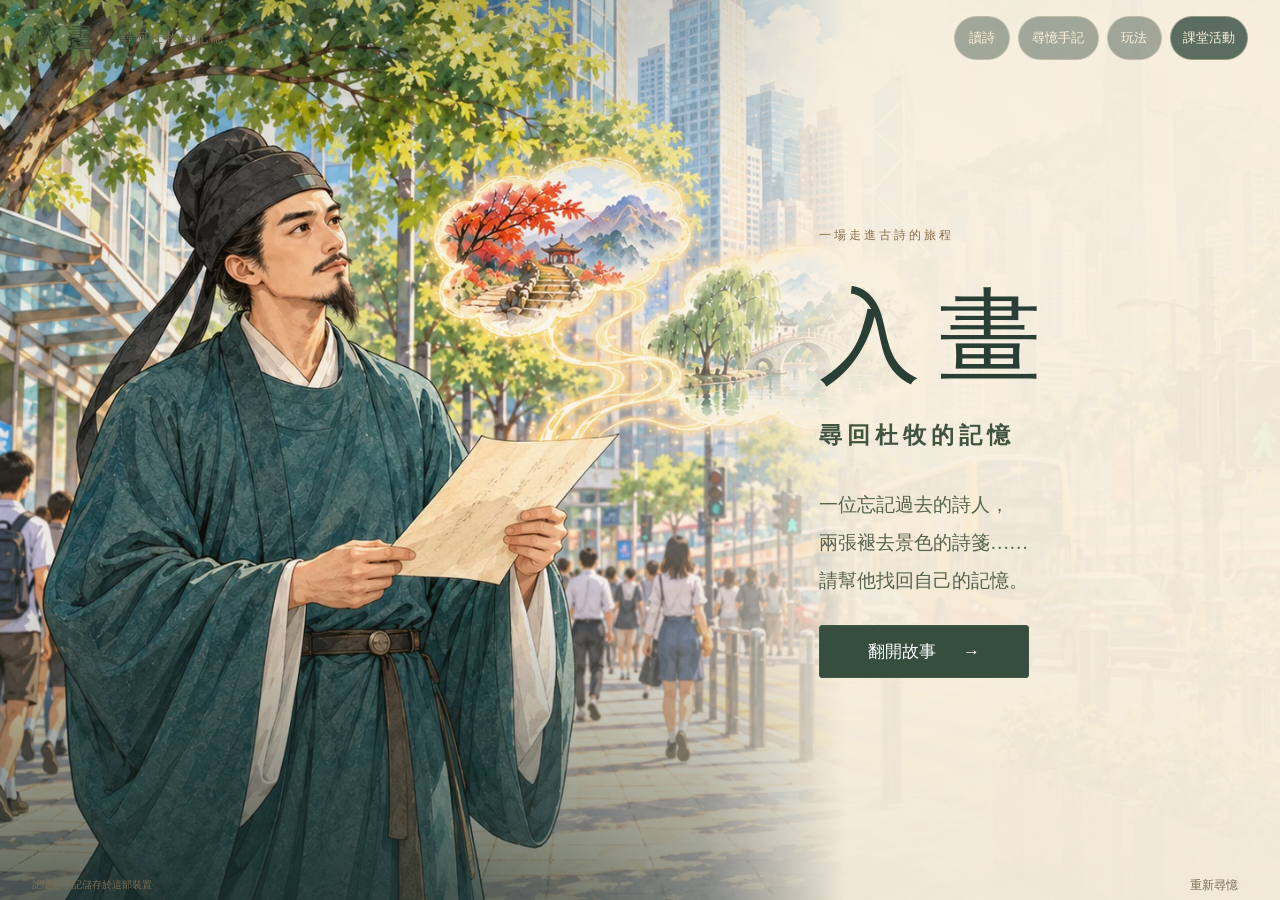
==== index.html @ 3052b462 "Add files via upload" ====
<!doctype html><html lang="zh-Hant"><head><meta charset="utf-8"><meta name="viewport" content="width=device-width,initial-scale=1"><meta name="theme-color" content="#29362f"><title>入畫｜尋回杜牧的記憶</title><link rel="stylesheet" href="./ruhua/style.css?v=student-20261117"></head><body>
<header><a href="#" id="brand"><strong>入畫</strong><span>尋回杜牧的記憶</span></a><nav aria-label="工具"><button data-modal="poem">讀詩</button><button data-modal="journal">尋憶手記</button><button data-modal="help">玩法</button><a class="student-activity-link" href="./activities.html">課堂活動</a></nav></header>
<main id="main"><section id="landscape" aria-label="可移動觀看的水彩秋山"><div id="world"></div><div class="scene-top"><span>第一章・秋山歸憶</span><span id="progress"></span><span id="score-badge" role="status" aria-live="polite" hidden></span></div><div id="intro-art" hidden><div class="book-aura" aria-hidden="true"></div><div class="storybook" role="img" aria-label="一本緩緩翻開的古詩課本，左頁寫着山行，右頁寫着江南春"><div class="book-base"></div><div class="book-page page-left"><span class="page-heading">山行</span><span class="page-verses">遠上寒山石徑斜<br>白雲生處有人家<br>停車坐愛楓林晚<br>霜葉紅於二月花</span></div><div class="book-page page-right"><span class="page-heading">江南春</span><span class="page-verses">千里鶯啼綠映紅<br>水村山郭酒旗風<br>南朝四百八十寺<br>多少樓臺煙雨中</span></div><div class="book-turn turn-one" aria-hidden="true"></div><div class="book-turn turn-two" aria-hidden="true"></div><div class="book-cover" aria-hidden="true"><span>古詩</span><small>入畫 · 尋憶</small></div><div class="book-spine" aria-hidden="true"></div></div><img id="visitor" alt="一位身穿古裝的陌生男子從書中浮現"><p class="opening-caption" role="status">書頁翻動，一段往事正在甦醒……</p></div><div id="home"><p class="kicker">一場走進古詩的旅程</p><h1>入畫</h1><h2>尋回杜牧的記憶</h2><p>一位忘記過去的詩人，<br>兩張褪去景色的詩箋……<br>請幫他找回自己的記憶。</p><button id="start" class="primary">翻開故事 <span aria-hidden="true">→</span></button></div><div class="scene-bottom"><p id="scene-status" role="status" hidden>秋山正在浮現……</p><div id="views"><button id="scene-replay" hidden>再看景物</button><button data-view="poet">看杜牧</button><button data-view="wide">看全景</button><button data-view="angle">換個角度</button><button data-zoom="0.8" aria-label="放大景物">＋</button><button data-zoom="1.25" aria-label="縮小景物">−</button></div><small>拖曳看景・雙指縮放</small></div></section><aside id="reveal-banner" aria-label="新景物出現" hidden><p id="reveal-title" role="status"></p><p id="reveal-detail"></p><p id="reveal-quote"></p><button id="reveal-continue" type="button">看到了，繼續</button></aside><section id="panel" aria-label="故事與尋憶任務" hidden></section><button id="task-toggle" class="task-toggle" type="button" aria-controls="panel" aria-expanded="true" hidden>收起任務 ▾</button></main>
<footer><span id="save-status" role="status">記憶與手記儲存於這部裝置</span><button id="reset">重新尋憶</button></footer>
<dialog id="verse-screen" aria-labelledby="verse-title"><div class="verse-content"><p class="verse-kicker">山行 · 杜牧</p><h2 id="verse-title"></h2><button id="enter-verse" type="button">走入詩句 <span aria-hidden="true">→</span></button></div></dialog><dialog id="modal"><button id="close-modal" class="close" aria-label="關閉">×</button><div id="modal-content"></div></dialog><script type="module" src="./ruhua/app.mjs?v=student-20261117"></script></body></html>
---- ruhua/style.css ----
:root{color-scheme:light;--ink:#343c32;--muted:#707463;--paper:#faf6ec;--line:#d9d6c6;--red:#924731;--green:#3d5a48;font-family:var(--reading-font);font-size:16px}*{box-sizing:border-box}body{margin:0;background:#eee8d9;color:var(--ink)}button,a,input,textarea{-webkit-tap-highlight-color:transparent}button{font:inherit;color:inherit;cursor:pointer;border:1px solid var(--line);border-radius:7px;padding:.65rem .85rem;background:var(--paper);touch-action:manipulation}button:hover{border-color:var(--green);background:#eeeddf}button:focus-visible,a:focus-visible,input:focus-visible,textarea:focus-visible{outline:3px solid #a56b3f;outline-offset:3px}button:disabled{opacity:.4;cursor:default}button.primary{background:var(--green);color:white;border-color:var(--green);font-weight:600;padding:.9rem 1.4rem}button.primary:hover{background:#2c4938}.primary span{margin-left:1.4rem}header{height:76px;padding:0 3%;display:flex;align-items:center;justify-content:space-between;border-bottom:1px solid var(--line);background:#f8f3e8}#brand{text-decoration:none;color:var(--ink);display:flex;align-items:center;gap:18px}#brand strong{font:700 29px var(--reading-font);letter-spacing:6px}#brand span{font-size:13px;letter-spacing:2px}nav{display:flex;gap:8px}nav button{background:transparent;font-size:14px}main{display:grid;grid-template-columns:minmax(0,1.4fr) minmax(350px,1fr);min-height:calc(100svh - 122px);max-width:1800px;margin:auto;overflow:clip}main.home-mode,main.free-mode{grid-template-columns:1fr}#landscape{position:relative;min-height:600px;overflow:clip;background:#f3eddf;isolation:isolate}#world{position:absolute;inset:0}#world canvas{display:block;width:100%;height:100%;touch-action:none}.scene-top{position:absolute;top:24px;left:26px;right:26px;display:flex;gap:12px;justify-content:space-between;pointer-events:none;font-size:13px;letter-spacing:2px;color:#586451}.scene-top>span{padding:7px 10px;background:#faf6ece0;border-radius:4px}#progress{letter-spacing:0}.scene-bottom{position:absolute;bottom:20px;left:24px;right:24px;pointer-events:none}.scene-bottom button{pointer-events:auto;font-size:13px;background:#faf6eceb;backdrop-filter:blur(8px)}#views{display:flex;gap:6px;flex-wrap:wrap}.scene-bottom small{display:block;margin-top:8px;color:#66705c;letter-spacing:1px;text-shadow:0 0 6px #faf6ec}#scene-status{max-width:max-content;background:#faf6ece8;padding:5px 8px;font-size:12px;border-radius:4px;color:#66705c}#panel{background:var(--paper);border-left:1px solid var(--line);padding:36px clamp(22px,3vw,48px);display:flex;flex-direction:column;justify-content:center;min-width:0}#panel[hidden],#home[hidden],#intro-art[hidden]{display:none}.kicker{font-size:12px;letter-spacing:3px;color:var(--muted);margin:0 0 15px}h1,h2,h3,blockquote,.frame,.poem-text{font-family:var(--reading-font)}h2{font-size:25px;font-weight:600;letter-spacing:2px;line-height:1.5;margin:0 0 20px}.poem-line{font-size:25px;letter-spacing:3px;color:var(--red);margin:0 0 24px;border-bottom:1px solid var(--line);padding-bottom:20px;white-space:nowrap}.speaker{font-size:12px;letter-spacing:2px;color:var(--muted);margin:0 0 8px}.speech{font-size:17px;line-height:1.9;margin:0 0 20px}.narration{font-size:14px;line-height:1.9;color:var(--muted);margin:0 0 20px}fieldset{border:0;padding:0;margin:0}legend,.task{font-size:16px;font-weight:600;line-height:1.7;margin:0 0 14px;padding:0}label.choice{display:flex;align-items:center;gap:10px;padding:13px 14px;border:1px solid var(--line);border-radius:7px;margin-bottom:9px;cursor:pointer;line-height:1.6;background:#fffdf7}label.choice:has(input:checked){background:#e8eee3;border-color:#71846a}input[type=radio]{accent-color:var(--green);width:17px;height:17px;flex-shrink:0}.actions{margin-top:22px;display:flex;gap:10px;flex-wrap:wrap;align-items:center}.actions .primary{flex-grow:1}.feedback{font-size:15px;color:#8a4631;line-height:1.8;border-left:3px solid #bb8a66;padding:10px 14px;background:#f5ecde;margin:14px 0 0}.feedback:empty{display:none}.frame{font-size:24px;line-height:1.9;color:var(--green);padding:20px 0;margin:0 0 14px;border-block:1px solid var(--line)}.share-hint{font-size:14px;color:var(--muted);line-height:1.7}.note-fields{display:grid;gap:12px}.note-fields label{font-size:15px;line-height:1.8}.note-fields input,.note-fields textarea{display:block;width:100%;font:inherit;background:#fffdf7;border:1px solid var(--line);border-radius:6px;padding:10px;color:var(--ink);resize:vertical}.note-fields textarea{min-height:72px}.note-example{font-size:14px;line-height:1.8;color:var(--green);padding:12px;background:#edf0e5}footer{height:46px;display:flex;justify-content:space-between;align-items:center;padding:0 3%;font-size:11px;color:var(--muted);border-top:1px solid var(--line)}footer button{font-size:12px;padding:4px 10px;background:transparent;border:0}#home{position:relative;z-index:2;margin:100px 0 180px 10%;width:max-content;max-width:84%;padding:24px 32px;background:#f8f3e8e8;box-shadow:0 20px 70px #66633a09;border-radius:3px}#home h1{font-size:clamp(64px,8vw,108px);letter-spacing:16px;margin:0 0 8px;font-weight:500}#home h2{font-size:20px;letter-spacing:5px}#home>p:not(.kicker){font-size:16px;line-height:2.1;margin:24px 0}#home .primary{min-width:210px}.home-mode #views,.home-mode #scene-status,.home-mode .scene-bottom small{display:none}#intro-art{position:absolute;inset:14% 10% 20%;display:flex;align-items:flex-end;justify-content:center;pointer-events:none;background:radial-gradient(ellipse,#fbf7eddd,transparent 70%)}.book{position:absolute;bottom:0;width:min(90%,400px);height:160px;display:flex;filter:drop-shadow(0 20px 18px #393b3325);perspective:600px}.book span{display:block;width:50%;padding:26px;background:#fdf8e9;border:1px solid #c8bda0;font:26px var(--reading-font);color:#928d7b;text-align:center;transform:rotateY(-18deg);border-radius:4px 2px 2px 10px;box-shadow:inset -10px 0 18px #b8ab8b22}.book span+span{transform:rotateY(18deg);animation:page 1.8s ease-out}.book small{font-size:14px}#visitor{position:relative;height:90%;max-width:85%;object-fit:contain;filter:drop-shadow(0 5px 15px #61584133);animation:arrive 1.5s ease-out}.second-sheet{height:110px;background:linear-gradient(155deg,#ccd8bd33,#ffffff44),repeating-linear-gradient(110deg,transparent 0 16px,#7f93891a 17px 18px);border:1px solid var(--line);position:relative;margin-bottom:18px;display:flex;align-items:center;justify-content:center;color:#607a62;font:24px var(--reading-font);letter-spacing:6px}.second-sheet:before{content:'▱　▱';position:absolute;bottom:12px;right:24px;opacity:.25;font-size:40px}.coming{font-size:14px;color:var(--muted)}dialog{width:min(550px,calc(100vw - 30px));max-height:85svh;border:1px solid var(--line);padding:32px;background:var(--paper);border-radius:12px;color:var(--ink);box-shadow:0 20px 100px #252b3233}dialog::backdrop{background:#222b2666;backdrop-filter:blur(4px)}.close{float:right;border:0;background:transparent;font-size:24px;padding:0 5px;margin:-15px -10px 5px 10px}dialog h2{font-size:24px}dialog p{line-height:1.9}.poem-text{font-size:24px;line-height:2.2;letter-spacing:3px;text-align:center}.author{text-align:center;color:var(--muted)}.journal-list{padding-left:23px;line-height:2}.journal-note{background:#edf0e5;padding:16px;line-height:2;border-radius:6px}.free-mode #panel{position:absolute;width:1px;height:1px;padding:0;overflow:clip;clip-path:inset(50%)}.free-mode .scene-top:after{content:'記憶已復原';padding:7px;background:#faf6ece0;font-size:13px}#main.intro-mode #world{opacity:.2}#main.intro-mode .scene-bottom{display:none}@keyframes page{0%{transform:rotateY(-155deg)}100%{transform:rotateY(18deg)}}@keyframes arrive{0%{opacity:0;transform:translateY(60px) scale(.85)}100%{opacity:1;transform:none}}@media(min-width:1100px) and (max-height:850px){#panel{padding-block:24px}.speech{font-size:16px;margin-bottom:14px}.poem-line{margin-bottom:16px;padding-bottom:16px}.choice{font-size:15px}#landscape{min-height:590px}}@media(max-width:800px){header{height:66px;padding:0 14px}#brand{gap:8px}#brand strong{font-size:25px}#brand span{display:none}nav{gap:3px}nav button{font-size:12px;padding:8px}main{grid-template-columns:1fr;min-height:calc(100svh - 112px)}#landscape{min-height:460px;height:55svh}#panel{border-left:0;border-top:1px solid var(--line);padding:28px 22px;justify-content:start}.scene-top{top:14px;left:14px;right:14px;font-size:11px;letter-spacing:1px}.scene-bottom{left:14px;bottom:12px;right:14px}#home{margin:75px auto 130px;padding:20px 26px}#home h1{font-size:65px}#home>p:not(.kicker){font-size:14px;margin:14px 0}.home-mode #landscape{height:auto;min-height:calc(100svh - 112px)}.free-mode #landscape{height:calc(100svh - 112px)}#intro-art{inset:15% 10% 8%}.book{height:100px;width:280px}.book span{padding:12px;font-size:20px}h2{font-size:23px}.poem-line{font-size:23px;letter-spacing:3px}.frame{font-size:22px}footer{padding:0 14px}.scene-bottom button{font-size:12px;padding:8px}dialog{padding:26px}.poem-text{font-size:21px;letter-spacing:1px}}@media(prefers-reduced-motion:reduce){*,*:before,*:after{animation:none!important;scroll-behavior:auto!important}}
#progress:empty{display:none}@media(min-width:801px){main{height:calc(100svh - 122px);min-height:0}#landscape{min-height:0;height:100%}#panel{overflow-y:auto;justify-content:flex-start}#panel>.kicker{margin-top:auto}#panel>.actions:last-child,#panel>form:last-child{margin-bottom:auto}.home-mode #landscape{min-height:0}.home-mode #home{margin-block:60px 120px}.home-mode{min-height:620px}}@media(max-width:800px){.free-mode #landscape{min-height:0}.scene-bottom #scene-status{max-width:100%;line-height:1.7;font-size:11px}}
/* 《日暮之前》：滿幅水彩、暮色字幕與留白詩箋。 */
:root{--paper:#f5edda;--ink:#293e34;--muted:#b9c4af;--line:#d8c29a70;--green:#354e3e;--red:#e4c08a;font-family:var(--reading-font)}body{background:#28342e;color:#fff3dc}body>header{position:absolute;top:0;left:0;right:0;height:76px;border:0;background:linear-gradient(#23382b88,transparent);z-index:20;padding:0 32px}#brand{color:#fff3dc;text-shadow:0 2px 8px #23382d}#brand strong{font-weight:500}#brand span{font-family:var(--reading-font);letter-spacing:2px}nav button{color:#fff3dc;background:#233e3366;border-color:#f1e4c860;border-radius:22px;backdrop-filter:blur(7px);font-family:var(--reading-font);font-size:13px}nav button:hover{background:#536447c9;border-color:#f5dfb6}main,main.home-mode,main.free-mode{position:relative;display:block;height:100svh;min-height:720px;max-width:none;overflow:clip;margin:0}#landscape,.home-mode #landscape,.free-mode #landscape{position:absolute;inset:0;width:100%;height:100%;min-height:0}#world{background:#738478;touch-action:none;cursor:grab}#world:active{cursor:grabbing}.paint-lens{position:absolute;inset:-1%;transform-origin:50% 50%;will-change:transform}.paint-lens svg{width:100%;height:100%;display:block;overflow:visible;pointer-events:none}.paint-lens [data-layer],.paint-actor{transition:opacity 1.5s ease,filter 1.6s ease}.paint-actor foreignObject div,.paint-actor canvas{display:block;width:100%;height:100%}.paint-dusk{position:absolute;inset:0;background:linear-gradient(115deg,#e2b56e12,#b9793b0d 40%,#75432f15);pointer-events:none;transition:background 2s}.evening .paint-dusk{background:linear-gradient(115deg,#e2b56e26,#b9793b23 40%,#75432f45)}.paint-vignette{position:absolute;inset:0;background:linear-gradient(#1f302d45,transparent 22%,transparent 63%,#1c2e2aaf),linear-gradient(90deg,#23372d12,transparent 38%);pointer-events:none}.paint-falling{position:absolute;inset:0;pointer-events:none;opacity:0;transition:opacity 1.5s}.remembered .paint-falling{opacity:.7}.paint-falling i{position:absolute;left:76%;top:-5%;width:16px;height:20px;background:#ae502c;clip-path:polygon(50% 0,61% 29%,90% 17%,79% 46%,100% 51%,72% 76%,50% 100%,28% 76%,0 51%,21% 46%,10% 17%,39% 29%);animation:paint-fall 15s linear infinite}.paint-falling i:nth-child(2){left:86%;animation-delay:-5s;background:#c66e35}.paint-falling i:nth-child(3){left:68%;animation-delay:-9s}.scene-top{top:87px;left:32px;right:32px;font-family:var(--reading-font);letter-spacing:2px;color:#fff2d6;font-size:12px}.scene-top>span{padding:8px 12px;background:#344b3a7a;backdrop-filter:blur(6px);border:1px solid #f1d5a441;border-radius:3px}.scene-bottom{bottom:38px;left:32px;right:auto;max-width:55%;z-index:5}.scene-bottom #scene-status{background:transparent;color:#fff1d4a3;padding:0;font-size:11px;line-height:1.8;text-shadow:0 1px 5px #1c3026;max-width:100%}.scene-bottom button{background:#263f33ba;color:#fff2d6;border-color:#e7d8b580;border-radius:24px;font-family:var(--reading-font);font-size:13px;padding:10px 14px;min-height:42px}.scene-bottom button:hover{background:#536447e8}.scene-bottom small{color:#fff1d48f;font-size:10px;letter-spacing:1px;text-shadow:0 1px 4px #23382e}#panel{position:absolute;right:3%;bottom:100px;width:min(470px,42%);height:auto;max-height:calc(100% - 238px);min-width:0;padding:25px 28px;display:block;background:linear-gradient(110deg,#20382feb,#22382edb);color:#fff3dc;border:1px solid #e6c99135;border-left:2px solid #d5b785b0;border-radius:3px;box-shadow:0 8px 40px #152b2930;backdrop-filter:blur(9px);overflow:auto;scrollbar-width:thin;scrollbar-color:#c5ad7d70 transparent}#panel>.kicker{margin-top:0}#panel>.actions:last-child,#panel>form:last-child{margin-bottom:0}#panel h2{font-weight:500;font-size:25px;margin:0 0 16px;color:#fff0d0}#panel .kicker{color:#d6bb88;font-family:var(--reading-font);letter-spacing:3px;margin-bottom:9px;font-size:11px}.poem-line{font-size:25px;margin:0 0 17px;padding-bottom:16px;letter-spacing:3px;color:#f2d6a6;border-color:#e4c58c4d}.speaker{color:#e5c891;font-family:var(--reading-font);font-size:12px}.speech{font-family:var(--reading-font);font-size:20px;font-weight:500;line-height:1.85;margin-bottom:17px}.narration{font-size:14px;color:#dddac4;line-height:1.9}.task,legend{font-size:15px;font-weight:500;color:#f7edd6;line-height:1.8;margin-bottom:13px}.choice{font-size:15px}label.choice{padding:10px 12px;background:#f8ecd90a;border-color:#e8d3ac55;color:#fff2d9;border-radius:3px;gap:10px;margin-bottom:7px}label.choice:hover{background:#f8ecd919;border-color:#e8d3ac}label.choice:has(input:checked){background:#b694563b;border-color:#e5c38d}input[type=radio]{accent-color:#dfbd80;width:17px;height:17px}.actions{margin-top:18px;gap:9px}.actions button{background:transparent;border-color:#dbc3947d;color:#f2d6a6;font-family:var(--reading-font);border-radius:3px;font-size:14px}.actions button.primary{background:#3f5845;color:#fff1d7;border:1px solid #d2bd8b80;padding:12px 18px;min-height:47px;font-weight:500;font-size:16px}.actions button.primary:hover{background:#607052}.actions button:disabled{opacity:.45}.feedback{color:#f5d1a2;background:#d2a45d12;border-left-color:#d1b376;font-size:14px;padding:9px 12px}.frame{color:#f1d7a3;font-size:24px;line-height:1.85;padding:18px 0;margin-bottom:14px;border-color:#e4c58c4d}.share-hint{color:#e5dfcb;font-size:13px}.note-example{color:#f4ddb5;background:#f4e8ca10;font-size:14px;line-height:1.8;border-left:2px solid #c8ac79}.note-fields{gap:11px}.note-fields label{color:#ecdfc5;font-size:13px}.note-fields input,.note-fields textarea{background:#f8f0dfef;color:#293e34;border-color:#c5b895;padding:9px;font-family:var(--reading-font)}.note-fields textarea{min-height:67px}.coming{color:#ded5bb;font-size:13px}.second-sheet{background:linear-gradient(155deg,#bdcaa94d,#ffffff09),repeating-linear-gradient(110deg,transparent 0 16px,#ced4c827 17px 18px);color:#e0e4c8;border-color:#d9d3b960}.home-mode #home{position:absolute;inset:0;margin:0;padding:100px 9vw 95px;display:flex;flex-direction:column;justify-content:center;align-items:flex-start;width:100%;max-width:none;background:linear-gradient(90deg,#f9f0dff5,#f7efdcce 32%,#f4e6ca45 64%,transparent);border-radius:0;box-shadow:none;color:#293e34}#home .kicker{font-family:var(--reading-font);color:#886d47}#home h1{font-size:clamp(65px,8vw,106px);font-weight:500;letter-spacing:18px;margin:9px 0 13px}#home h2{font-size:23px;letter-spacing:5px;color:#405440;margin-bottom:17px}#home>p:not(.kicker){font-family:var(--reading-font);font-size:19px;line-height:2;margin:16px 0 25px;color:#56634d}#home .primary{font-family:var(--reading-font);border-radius:3px;border-color:#405843;font-size:17px;font-weight:500;padding:14px 28px;background:#354e3e;min-width:210px}.home-mode .scene-top{display:none}body:has(.home-mode)>header{background:transparent}body:has(.home-mode) #brand{color:#3e513f;text-shadow:none}body:has(.home-mode) #brand span{color:#746c53}#intro-art{inset:13% 48% 14% 7%;background:radial-gradient(ellipse,#fbf7edb0,transparent 75%);z-index:2}#main.intro-mode #world{opacity:.68}.book span{color:#76664b}footer{position:absolute;bottom:0;left:0;right:0;z-index:20;height:30px;border:0;color:#f1e4c692;padding:0 32px;background:linear-gradient(transparent,#1c30272b);font-size:10px}footer button{color:#efe3c9;font-family:var(--reading-font)}body:has(.home-mode) footer{color:#786d57;background:transparent}body:has(.home-mode) footer button{color:#786d57}.free-mode .scene-top:after{background:#344b3a7a;border:1px solid #f1d5a441;color:#fff2d6;font-size:12px;padding:8px 12px}.free-mode .scene-bottom{max-width:90%}dialog{background:#f5edda;color:#293e34;border-color:#c8b387}dialog .kicker,dialog .author{color:#857351}dialog button{color:#354e3e;border-color:#b4a480;background:#fff7e8}dialog .close{background:transparent;border:0}.journal-note{background:#e3e6d6;color:#354e3e}dialog .primary{background:#354e3e;color:#fff3dc}dialog::backdrop{background:#132b2270;backdrop-filter:blur(4px)}button:focus-visible,a:focus-visible,input:focus-visible,textarea:focus-visible{outline-color:#f8d386}
@keyframes paint-fall{to{transform:translate(-120px,100vh) rotate(190deg)}}
@media(max-width:1100px) and (min-width:801px){#panel{right:3%;width:43%;padding:22px;bottom:90px;max-height:calc(100% - 223px)}.speech{font-size:19px}.poem-line{font-size:23px;letter-spacing:2px}.scene-bottom{max-width:51%;left:22px}.scene-bottom button{font-size:12px;padding:9px 12px}.scene-top{left:22px;right:22px}.frame{font-size:22px}body>header{padding:0 22px}}
@media(max-width:800px){body>header{height:65px;padding:0 15px}main,main.home-mode,main.free-mode{height:auto;min-height:100svh;overflow:clip;padding-top:470px}#landscape{position:absolute;inset:0 0 auto;height:470px;min-height:0}.paint-lens{inset:0}.paint-lens svg{overflow:visible}#panel{position:relative;left:auto;right:auto;bottom:auto;width:auto;max-height:none;margin:0 15px 87px;padding:21px;overflow:visible;background:linear-gradient(110deg,#20382ff2,#22382eea)}.scene-top{top:78px;left:15px;right:15px;font-size:10px;letter-spacing:1px}.scene-top>span{padding:6px 8px}.scene-bottom{top:390px;bottom:auto;left:15px;right:15px;max-width:none}.scene-bottom #scene-status{display:none}.scene-bottom button{min-height:36px;padding:7px 10px;font-size:11px}.scene-bottom small{font-size:9px;margin-top:6px}.paint-vignette{background:linear-gradient(#1f302d50,transparent 22%,transparent 68%,#28342e)}.home-mode{padding:0!important;height:100svh!important;min-height:680px!important}.home-mode #landscape{height:100%;min-height:0}.home-mode #home{padding:100px 8vw 95px;background:linear-gradient(90deg,#f9f0dff0,#f7efdcbb 56%,#f4e6ca19)}#home h1{font-size:72px}#home h2{font-size:19px;letter-spacing:3px}#home>p:not(.kicker){font-size:17px}footer{padding:0 15px}#intro-art{inset:21% 15% 12%;max-width:430px;margin:auto}#visitor{height:100%}.book{height:100px;width:280px}#main.intro-mode #panel{margin-top:0}#panel h2{font-size:23px}.speech{font-size:20px}.poem-line{font-size:23px;letter-spacing:3px}.choice{font-size:15px}.free-mode{padding-top:0;min-height:100svh}.free-mode #landscape{height:100svh;min-height:0}.free-mode .scene-bottom{top:auto;bottom:45px}.free-mode .scene-top:after{font-size:10px;padding:6px 8px}.free-mode .scene-top{gap:5px}.free-mode #progress{display:none}.free-mode .paint-vignette{background:linear-gradient(#1f302d50,transparent 22%,transparent 66%,#1c2e2ac7)}nav button{font-size:12px;padding:8px}#brand strong{font-size:25px}}
@media(prefers-reduced-motion:reduce){.paint-lens [data-layer],.paint-actor,.paint-dusk,.paint-falling{transition:none!important}.paint-falling{display:none}}
.home-mode #world{background-image:url('../assets/city-home.webp')}.home-mode .paint-lens{opacity:0}#panel>.actions,#note-form>.actions{position:sticky;bottom:-25px;padding:12px 0 2px;background:linear-gradient(transparent,#243a30 25%);z-index:2}@media(max-width:800px){#panel>.actions,#note-form>.actions{position:static;background:transparent;padding:0}}
/* 看景時暫時收起任務；按鈕獨立於表單，不清除作答內容。 */
#panel[hidden],#task-toggle[hidden]{display:none!important}.task-toggle{position:absolute;right:3%;bottom:44px;z-index:25;display:inline-flex;align-items:center;justify-content:center;min-height:44px;padding:10px 18px;border:1px solid #ecd4a7a8;border-radius:24px;background:#263f33e6;backdrop-filter:blur(8px);color:#fff1d4;font:15px var(--reading-font);box-shadow:0 5px 18px #132a2229}.task-toggle:hover{background:#526347;border-color:#f5dfb6}.task-toggle:focus-visible{outline:3px solid #f8d386;outline-offset:4px}.task-collapsed .task-toggle{background:#354e3ef2}
@media(max-width:800px){.task-toggle{position:fixed;right:15px;bottom:43px;min-height:44px;padding:10px 16px;font-size:14px}#main.task-collapsed{height:100svh;min-height:640px;padding-top:0}#main.task-collapsed #landscape{height:100%;min-height:0}#main.task-collapsed .scene-bottom{top:auto;bottom:106px}#main.task-collapsed .paint-vignette{background:linear-gradient(#1f302d50,transparent 22%,transparent 66%,#1c2e2ab0)}}
/* 課本中的來客：翻書 → 詩題 → 人物，依次出現。 */
#intro-art{inset:17% 49% 12% 5%;display:block;perspective:1300px;overflow:visible;background:radial-gradient(ellipse at 50% 75%,#fff2cf8f,transparent 70%)}
.storybook{position:absolute;left:2%;bottom:15%;width:96%;height:clamp(170px,23vw,290px);transform:rotateX(24deg) rotateZ(-5deg);transform-style:preserve-3d;filter:drop-shadow(0 25px 20px #23362866)}
.book-base{position:absolute;inset:5px -6px -12px;background:linear-gradient(90deg,#4b4f3b,#7c7250 48%,#3c4a37 51%,#62664a);border:2px solid #a18e62;border-radius:9px 6px 10px 8px;box-shadow:0 5px 0 #c2ae82,0 9px 0 #5d654d}
.book-page{position:absolute;top:0;width:50%;height:100%;padding:24px 9px 16px;text-align:center;color:#504c3b;background:repeating-linear-gradient(0deg,#a8946510 0 1px,transparent 1px 4px),#f7efd8;border:1px solid #c7b58c;display:flex;flex-direction:column;align-items:center;justify-content:center;gap:17px;overflow:hidden}
.page-left{left:0;border-radius:8px 1px 0 8px;background-color:#eee2bf;box-shadow:inset -22px 0 24px -20px #64563988;transform-origin:right center}
.page-right{right:0;border-radius:1px 7px 8px 0;box-shadow:inset 22px 0 24px -20px #64563988}
.page-heading{font:clamp(25px,3vw,39px) var(--reading-font);letter-spacing:6px;padding-left:6px;color:#57492f}
.page-verses{font:clamp(10px,1.15vw,16px)/2.15 var(--reading-font);letter-spacing:1px;color:#817152;opacity:0}
.book-cover{position:absolute;left:50%;top:-3px;width:50%;height:calc(100% + 5px);transform-origin:left center;transform:rotateY(0);background:linear-gradient(105deg,#445844,#66755b 45%,#3f5746);border:2px solid #b49d6a;border-radius:1px 7px 8px 1px;backface-visibility:hidden;display:flex;align-items:center;justify-content:center;flex-direction:column;gap:16px;box-shadow:inset 0 0 0 8px #c2b17c24}
.book-cover>span{writing-mode:vertical-rl;font:34px var(--reading-font);letter-spacing:12px;color:#f4e4b6;border:1px solid #cfbb8277;padding:18px 12px}
.book-cover small{font:12px var(--reading-font);letter-spacing:2px;color:#e9d8aa}
.book-turn{position:absolute;left:50%;top:1px;width:50%;height:calc(100% - 2px);background:linear-gradient(90deg,#a69a7688,#f5ebd0 12%,#fff5dc 75%,#c9b98d);border:1px solid #d3c29a;border-radius:0 6px 7px 0;transform-origin:left center;transform:rotateY(0);backface-visibility:hidden}
.book-spine{position:absolute;top:0;left:calc(50% - 3px);width:6px;height:100%;background:linear-gradient(90deg,transparent,#75603e55,transparent);pointer-events:none}
#intro-art #visitor{position:absolute;left:18%;bottom:29%;width:64%;height:79%;max-width:none;object-fit:contain;object-position:center bottom;opacity:0;transform:translateY(45px) scale(.88);filter:blur(10px) drop-shadow(0 0 22px #fff0c2);animation:none;z-index:3;mask-image:linear-gradient(black 0 78%,transparent 100%)}
.book-aura{position:absolute;inset:9% 4% 20%;background:radial-gradient(ellipse at 50% 80%,#fff3cae0,transparent 66%);opacity:0;filter:blur(12px);pointer-events:none}
.opening-caption{position:absolute;left:0;right:0;bottom:0;text-align:center;font:15px/1.8 var(--reading-font);letter-spacing:2px;color:#fff2d6;text-shadow:0 2px 8px #20382f;margin:0}
#intro-art:not(.opening-play):not(.opening-revealed) .page-left{opacity:0}
.opening-play .page-left{animation:book-left-reveal 2.1s both}
.opening-play .book-cover{animation:book-unfold 2.3s cubic-bezier(.4,0,.2,1) both}
.opening-play .turn-one{animation:book-unfold 1.8s .55s ease-in-out both}
.opening-play .turn-two{animation:book-unfold 1.9s .95s ease-in-out both}
.opening-play .page-verses{animation:book-ink 1s 2.15s both}
.opening-play .book-aura{animation:book-ink 1.8s 2.5s both}
#intro-art.opening-play #visitor{animation:book-visitor 2.1s 3s both}
.opening-done .opening-caption,.opening-revealed .opening-caption{visibility:hidden}
.opening-revealed .book-cover,.opening-revealed .book-turn{transform:rotateY(-180deg)}
.opening-revealed .page-verses,.opening-revealed .book-aura{opacity:1}
#intro-art.opening-revealed #visitor{opacity:1;transform:none;filter:blur(0) drop-shadow(0 5px 15px #61584133)}
.opening-pending{visibility:hidden!important;pointer-events:none!important}
@keyframes book-unfold{0%{transform:rotateY(0)}100%{transform:rotateY(-180deg)}}
@keyframes book-left-reveal{0%,22%{opacity:0}100%{opacity:1}}
@keyframes book-ink{from{opacity:0}to{opacity:1}}
@keyframes book-visitor{0%{opacity:0;transform:translateY(45px) scale(.88);filter:blur(10px) drop-shadow(0 0 22px #fff0c2)}55%{opacity:.65;filter:blur(2px) drop-shadow(0 0 22px #fff0c2)}100%{opacity:1;transform:none;filter:blur(0) drop-shadow(0 5px 15px #61584133)}}
@media(max-width:800px){#intro-art{inset:100px 7% 34px;max-width:480px}.storybook{height:165px;bottom:9%;left:3%;width:94%}.book-page{padding:14px 6px;gap:8px}.page-heading{font-size:26px}.page-verses{font-size:11px;line-height:1.9;letter-spacing:0}#intro-art #visitor{height:92%;bottom:24%;left:21%;width:58%}.opening-caption{font-size:12px;bottom:-16px}.book-cover>span{font-size:25px;padding:12px 8px;letter-spacing:7px}.book-cover small{font-size:10px}}
@media(prefers-reduced-motion:reduce){.opening-play .book-cover,.opening-play .book-turn{transform:rotateY(-180deg)}.opening-play .page-left,.opening-play .page-verses,.opening-play .book-aura{opacity:1}#intro-art.opening-play #visitor{opacity:1;transform:none;filter:none}}
/* 每句詩先在黑色全屏中獨立呈現，由學生決定何時入畫。 */
#verse-screen{position:fixed;inset:0;width:100vw;height:100svh;max-width:none;max-height:none;margin:0;padding:30px;border:0;border-radius:0;background:#000;color:#f9f1df;box-shadow:none}
#verse-screen::backdrop{background:#000;backdrop-filter:none}
.verse-content{height:100%;display:flex;flex-direction:column;align-items:center;justify-content:center;gap:30px;text-align:center}
.verse-kicker{font:14px var(--reading-font);letter-spacing:6px;color:#b9aa8b;margin:0}
#verse-screen #verse-title{font:500 clamp(26px,5vw,66px)/1.8 var(--reading-font);letter-spacing:clamp(2px,1vw,12px);white-space:nowrap;color:#f9f1df;margin:0;animation:verse-appear 1.4s ease-out both}
#verse-screen #enter-verse{margin-top:24px;border:1px solid #c9b88b70;border-radius:3px;background:#000;color:#d5c39a;padding:13px 25px;font:16px var(--reading-font);letter-spacing:2px}
#verse-screen #enter-verse:hover{background:#201e17;border-color:#d5c39a}
@keyframes verse-appear{from{opacity:0;transform:translateY(8px)}to{opacity:1;transform:none}}
@media(max-width:450px){#verse-screen{padding:16px}#verse-screen #verse-title{font-size:26px;letter-spacing:3px}.verse-kicker{font-size:12px}.verse-content{gap:24px}}
/* 自選提示：先找字詞，再理解意思。 */
.hint-area{margin:0 0 17px}
#hint-button{font:14px var(--reading-font);min-height:42px;padding:9px 16px;border:1px solid #e5c58a9c;border-radius:22px;color:#f5dba6;background:#e3bd7612}
#hint-button:hover,#hint-button[aria-expanded=true]{background:#d9b56f26;border-color:#ffe3a8}
#hint-content{margin-top:10px;padding:3px 14px;border-left:2px solid #dbbe83;background:#e7cd9410;color:#f3e5c8;font-size:14px;line-height:1.85}
#hint-content p{margin:9px 0}
.poem-line mark{background:#f2d59a;color:#24392e;border-radius:3px;padding:2px 1px;box-shadow:0 0 0 2px #f2d59a33}
#hint-content[hidden],#reveal-banner[hidden],#scene-replay[hidden]{display:none!important}
/* 新景物出現時，暫讓整幅畫面留給學生觀看。 */
.revealing-scene #panel,.revealing-scene #task-toggle{visibility:hidden!important;pointer-events:none!important}
#reveal-banner{position:absolute;top:145px;left:32px;z-index:12;max-width:min(430px,calc(100% - 64px));padding:18px 22px;background:#20392fea;border:1px solid #e8cf945c;border-left:3px solid #ead298;border-radius:3px;color:#fff1d4;box-shadow:0 8px 30px #152c2930;backdrop-filter:blur(8px);pointer-events:auto}
#reveal-title{margin:0 0 8px;font:24px/1.5 var(--reading-font);color:#ffe6af}
#reveal-detail{margin:0;font-size:14px;line-height:1.8}
#reveal-quote{margin:10px 0 0;font:18px/1.7 var(--reading-font);letter-spacing:2px;color:#e9d6ac}
#reveal-continue{margin-top:14px;background:#45604a;border:1px solid #e1c68c8c;border-radius:3px;color:#fff1d4;font:14px var(--reading-font);min-height:42px;padding:10px 16px}
#reveal-continue:hover{background:#627658}
.memory-halo{filter:drop-shadow(0 0 9px #ffe7a4);animation:memory-breathe 2s ease-in-out infinite;transform-box:fill-box;transform-origin:center}
.memory-ring{opacity:.7}
@keyframes memory-breathe{0%,100%{opacity:.6;transform:scale(.97)}50%{opacity:1;transform:scale(1.025)}}
@media(max-width:800px){#reveal-banner{top:128px;left:15px;max-width:calc(100% - 30px);padding:13px 16px}#reveal-title{font-size:21px}#reveal-detail{font-size:13px}#reveal-quote{font-size:17px;margin-top:6px}#main.revealing-scene{height:100svh;min-height:640px;padding-top:0}#main.revealing-scene #landscape{height:100%;min-height:0}#main.revealing-scene .scene-bottom{top:auto;bottom:46px}.revealing-scene .paint-vignette{background:linear-gradient(#1f302d50,transparent 22%,transparent 68%,#1c2e2ab0)}}
@media(prefers-reduced-motion:reduce){.memory-halo{animation:none;opacity:1}}
/* 靜態山水與人物分開合成，人物走動不重畫 SVG 遮罩。 */
.paint-actor{position:absolute;left:0;top:0;width:512px;height:512px;transform-origin:0 0;pointer-events:none;will-change:transform;contain:layout paint}
.paint-actor canvas{position:absolute;inset:0;width:512px!important;height:512px!important}
.poet-shadow{position:absolute;left:211px;top:477px;width:90px;height:20px;border-radius:50%;background:#34433425}
/* 透明深綠底色保留；取消拖動時反覆取樣整幅畫的玻璃模糊。 */
#panel,#reveal-banner,.task-toggle,nav button,.scene-top>span,.scene-bottom button{backdrop-filter:none;-webkit-backdrop-filter:none}
.memory-halo{filter:none;animation:none;opacity:.9}
.paint-falling{display:none}
/* 提示展開只影響任務區，避免連帶重新排版山水。 */
#panel{contain:layout style;isolation:isolate;background:#20382ff5}
#world{contain:layout paint}

.teacher-entry{display:inline-flex;align-items:center;border-radius:25px;border:1px solid #ecd4a780;background:#3d5749bd;color:#fff1d4;text-decoration:none;padding:9px 14px;font-size:14px}.memory-end-actions{display:flex;gap:10px;flex-wrap:wrap;margin-top:20px}.memory-end-actions a{display:inline-flex;align-items:center;justify-content:center;text-decoration:none;border:1px solid #d3bf9077;background:#56694d;color:#fff1d4;padding:13px 16px;border-radius:5px;flex:1}@media(max-width:600px){header #brand span{display:none}header nav{gap:4px}.teacher-entry{font-size:12px;padding:8px}}
/* 使用預合成階段圖；只交替兩張圖片，不在平板即時計算七層遮罩。 */
.paint-frame{position:absolute;inset:0;display:block;width:100%;height:100%;object-fit:cover;object-position:center;pointer-events:none}
.paint-lens .focus-svg{position:absolute;inset:0;width:100%;height:100%;pointer-events:none}
#scene-status{display:none!important}
@media(prefers-reduced-motion:reduce){.paint-frame{transition:none}}

/* 背景只保留一張完整圖片，固定底圖不參與移動或疊影。 */
#world{background-image:none}.home-mode #world{background-image:url('../assets/city-home.webp')}
.paint-frame{opacity:1!important;transition:none!important}

/* 首頁回到現代街頭，右側留給故事引導，左側保留杜牧。 */
.home-mode #world{background-size:cover;background-position:center;background-repeat:no-repeat}
.home-mode #home{padding-left:64%;padding-right:4%;background:linear-gradient(90deg,transparent 38%,#f9f0df55 55%,#f9f0dff0 66%,#f9f0dff5)}
.home-mode .scene-bottom{display:none}
@media(max-width:800px){.home-mode #world{background-position:22% center}.home-mode #home{justify-content:flex-end;padding:90px 7vw 65px;background:linear-gradient(transparent 28%,#f9f0df66 42%,#f9f0dff5 65%)}.home-mode #home h1{font-size:54px;margin:0 0 4px}.home-mode #home h2{font-size:18px;margin:4px 0 8px}.home-mode #home>p:not(.kicker){font-size:16px;line-height:1.65;margin:8px 0 16px}.home-mode #home .kicker{margin:0 0 6px}}

.memory-end-actions button{background:#45604c;color:#fff1d4;border-color:#d3bf9077;min-height:44px;padding:12px 20px}.memory-end-actions button:hover{background:#5b7354}

/* 全頁採用一致宋體，保留詩句、對話與操作文字的字級層次。 */
:root{--reading-font:'Songti TC','Noto Serif TC','Source Han Serif TC','PMingLiU',serif}
button,input,textarea,select{font-family:var(--reading-font)}
#panel legend,#panel .task{font-size:18px;font-weight:500;line-height:1.8}
#panel .choice{font-size:17px;line-height:1.7}
#hint-content,.feedback,.share-hint{font-size:16px;line-height:1.8}
.scene-top{flex-wrap:wrap}#score-badge{font-size:13px;letter-spacing:1px}
#score-badge[hidden]{display:none}.question-score{font-size:14px;color:#e8cf9d;margin:12px 0 8px;line-height:1.6}
label.choice:has(input:disabled){opacity:.48;cursor:default}
.score-card{border:1px solid #e8cf9466;border-radius:4px;padding:12px 16px;margin:0 0 20px;background:#e3bd7610}
.score-card p{margin:5px 0;line-height:1.7;font-size:15px}.score-card strong{font-size:23px;font-weight:500;color:#f9d88d}
@media(max-width:800px){#score-badge{font-size:11px}#panel legend,#panel .task{font-size:17px}}

.poem-picker{border-top:1px solid #e8cf945c;margin-top:24px;padding-top:18px}.picker-intro,.picker-instruction{font-size:16px;line-height:1.8}.picker-modes{display:flex;flex-direction:column;gap:8px}.picker-modes button{color:#f9ebcf;background:#354e3e;border-color:#e5cc9466;text-align:left;font-size:15px;min-height:44px}.picker-modes button[aria-pressed=true]{background:#ecd7a8;color:#293e34;border-color:#ecd7a8}.annotation-poem{padding:14px 0;margin-top:12px;font-size:clamp(18px,1.65vw,24px);line-height:2.4;white-space:nowrap}.annotation-poem p{margin:4px 0;display:flex;align-items:baseline;justify-content:center}.annotation-poem button{position:relative;font:inherit;line-height:inherit;letter-spacing:0;padding:0 2px;min-height:44px;background:#f5dfaa0a;border:1px dashed #e5cc9477;border-radius:3px;color:#fff0d0}.annotation-poem button:hover{background:#e5cc9426}.annotation-poem button.scenery-picked{border-bottom:3px solid #f2ce77;background:#f2ce7720}.annotation-poem button.favorite-picked{color:#ffe4c4;background:#b953424a;border-color:#edac8b}.favorite-seal{font-size:10px;position:absolute;top:-10px;right:1px;color:#ffb18f;line-height:1}.picker-key{display:flex;gap:14px;flex-wrap:wrap;font-size:13px;color:#e2c895}.picker-summary{font-size:15px;line-height:1.8;padding:10px 12px;background:#e8cf9410}.picker-summary p{margin:3px 0}.picker-actions{display:flex;gap:10px;flex-wrap:wrap;margin-top:16px}.picker-actions button{font-size:15px;color:#fff1d4;background:#45604c;border-color:#d3bf9077;min-height:44px}.picker-discussion{margin-top:16px;padding:5px 14px;border-left:2px solid #e2bf80;color:#f8e5bd;font-size:16px;line-height:1.8}.picker-discussion p{margin:9px 0}@media(max-width:800px){.annotation-poem{font-size:21px}.picker-actions button{flex:1;padding:10px}.picker-key{font-size:12px}}@media(max-width:360px){.annotation-poem{font-size:18px}}

/* 所有字外觀相同，不預先透露詞語邊界；標記工具跟隨圈選區。 */
.picker-toolbar{position:sticky;top:-25px;z-index:4;background:#20382f;padding:12px 0 8px;border-bottom:1px solid #e8cf9444}.picker-modes{flex-direction:row;gap:8px}.picker-modes button{flex:1;text-align:center;padding:10px 6px;font-size:16px}.picker-instruction{font-size:15px;line-height:1.7;margin:10px 0 2px}
.free-annotation{font-size:26px;line-height:1.9;padding:18px 0 8px}.free-annotation p{gap:0;margin:7px 0}.free-annotation button{display:inline-flex;align-items:center;justify-content:center;width:36px;min-width:36px;min-height:48px;line-height:1.6;padding:0;border:2px solid transparent;border-radius:3px;background:transparent;color:#fff0d0;box-shadow:none}.free-annotation button:hover{border-color:transparent;background:#e5cc941a}.free-annotation button.scenery-picked{border:2px solid transparent;border-bottom:3px solid #f2ce77;background:#f2ce771a}.free-annotation button.favorite-picked{border:2px solid transparent;color:#ffd6bd;background:#b953424a}.free-annotation .favorite-seal{font-size:16px;top:-12px;right:2px;color:#ffb18f}.free-annotation button:focus-visible{outline:2px solid #f4d795;outline-offset:0}
@media(max-width:800px){.picker-toolbar{top:0}.free-annotation{font-size:25px}.free-annotation button{width:35px;min-width:35px}.picker-modes button{font-size:15px}}@media(max-width:360px){.free-annotation button{width:32px;min-width:32px}.free-annotation{font-size:23px}}


/* 短暫加深背景，讓多色煙花、光點與殘影清楚可見。 */
.screen-fireworks{position:fixed;inset:0;z-index:10000;overflow:hidden;pointer-events:none;contain:strict;background:#08132488;animation:firework-stage 5s linear both}
.vivid-fireworks{display:block;width:100%;height:100%;pointer-events:none}
@keyframes firework-stage{0%{opacity:0}5%,72%{opacity:1}100%{opacity:0}}
.still-star{position:absolute;inset:35% 0 auto;text-align:center;color:#ffd877;font-size:64px;letter-spacing:30px}.fireworks-still{animation:none;background:#08132444}
.effect-title{color:#f5d38b;font-size:18px!important}.picker-retry{border-color:#c5aa80}.picker-success{border-color:#ebcd7c}


.bomb-toss-overlay{position:fixed;inset:0;z-index:10000;overflow:hidden;pointer-events:none;contain:strict}
.flying-bomb{position:absolute;left:0;top:0;font:clamp(76px,13vmin,112px)/1.2 'Apple Color Emoji','Segoe UI Emoji','Noto Color Emoji',sans-serif;display:block;will-change:transform,opacity;transform-origin:50% 50%;pointer-events:none}
.bomb-toss-still .flying-bomb{left:50%;top:42%;transform:translate(-50%,-50%)}
@media(prefers-reduced-motion:reduce){.screen-fireworks{animation:none}}

.poet-invitation{display:flex;align-items:center;gap:14px;border-top:1px solid #b6a583;padding-top:18px;margin-top:20px}.poet-invitation img{width:90px;height:170px;object-fit:contain;flex-shrink:0}.poet-invitation .primary{display:inline-block;text-decoration:none;padding:10px 14px}.poet-invitation p{line-height:1.8}

.student-activity-link{display:inline-flex;align-items:center;min-height:44px;padding:6px 12px;color:#fff3dc;text-decoration:none;border:1px solid #f1e4c860;border-radius:22px;background:#233e33bb;font-size:13px;white-space:nowrap}
@media(max-width:480px){.student-activity-link{padding-inline:8px;font-size:12px}}
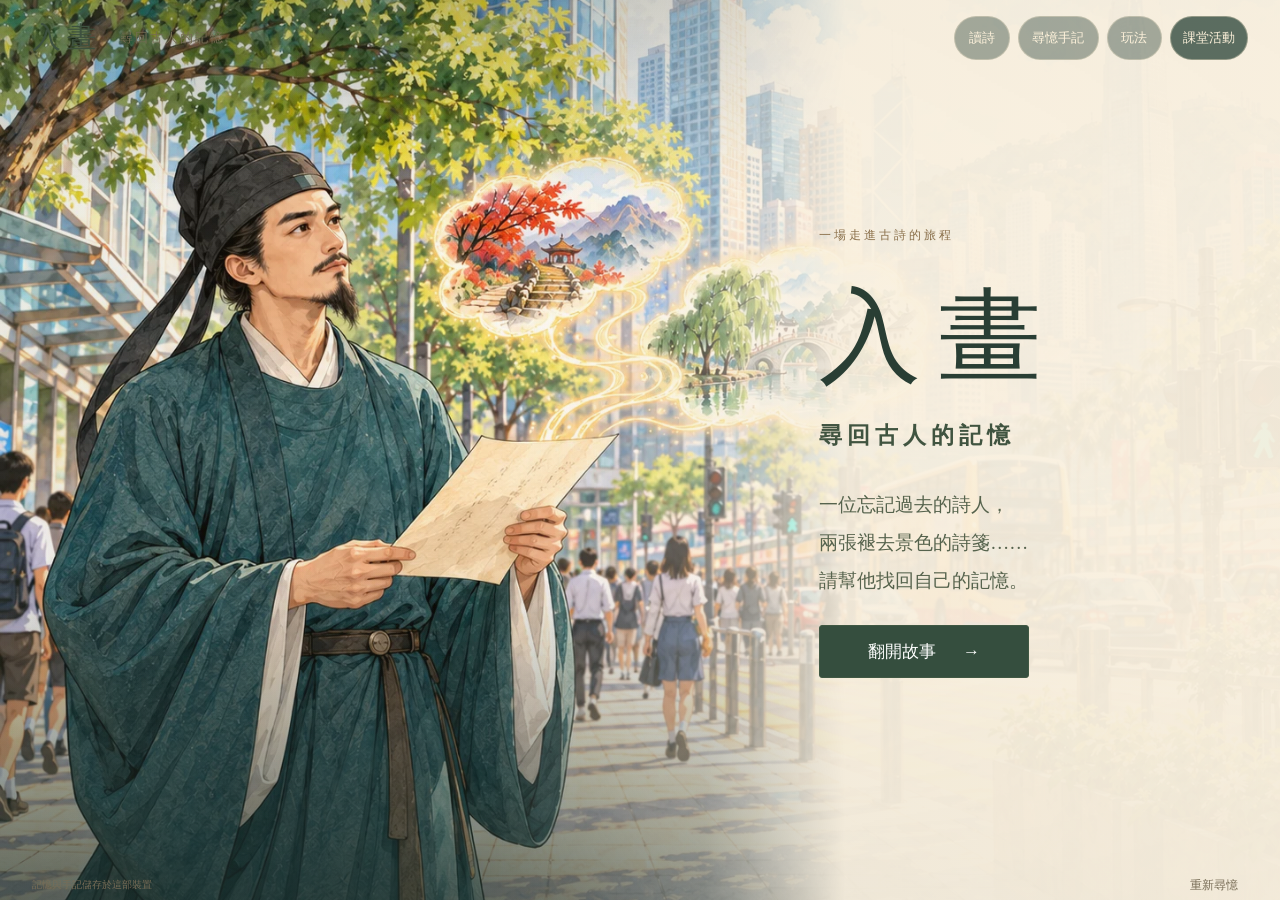
==== commit 08d6c8af: "Add files via upload" ====
--- a/index.html
+++ b/index.html
@@ -1,5 +1,5 @@
-<!doctype html><html lang="zh-Hant"><head><meta charset="utf-8"><meta name="viewport" content="width=device-width,initial-scale=1"><meta name="theme-color" content="#29362f"><title>入畫｜尋回杜牧的記憶</title><link rel="stylesheet" href="./ruhua/style.css?v=student-20261117"></head><body>
-<header><a href="#" id="brand"><strong>入畫</strong><span>尋回杜牧的記憶</span></a><nav aria-label="工具"><button data-modal="poem">讀詩</button><button data-modal="journal">尋憶手記</button><button data-modal="help">玩法</button><a class="student-activity-link" href="./activities.html">課堂活動</a></nav></header>
-<main id="main"><section id="landscape" aria-label="可移動觀看的水彩秋山"><div id="world"></div><div class="scene-top"><span>第一章・秋山歸憶</span><span id="progress"></span><span id="score-badge" role="status" aria-live="polite" hidden></span></div><div id="intro-art" hidden><div class="book-aura" aria-hidden="true"></div><div class="storybook" role="img" aria-label="一本緩緩翻開的古詩課本，左頁寫着山行，右頁寫着江南春"><div class="book-base"></div><div class="book-page page-left"><span class="page-heading">山行</span><span class="page-verses">遠上寒山石徑斜<br>白雲生處有人家<br>停車坐愛楓林晚<br>霜葉紅於二月花</span></div><div class="book-page page-right"><span class="page-heading">江南春</span><span class="page-verses">千里鶯啼綠映紅<br>水村山郭酒旗風<br>南朝四百八十寺<br>多少樓臺煙雨中</span></div><div class="book-turn turn-one" aria-hidden="true"></div><div class="book-turn turn-two" aria-hidden="true"></div><div class="book-cover" aria-hidden="true"><span>古詩</span><small>入畫 · 尋憶</small></div><div class="book-spine" aria-hidden="true"></div></div><img id="visitor" alt="一位身穿古裝的陌生男子從書中浮現"><p class="opening-caption" role="status">書頁翻動，一段往事正在甦醒……</p></div><div id="home"><p class="kicker">一場走進古詩的旅程</p><h1>入畫</h1><h2>尋回杜牧的記憶</h2><p>一位忘記過去的詩人，<br>兩張褪去景色的詩箋……<br>請幫他找回自己的記憶。</p><button id="start" class="primary">翻開故事 <span aria-hidden="true">→</span></button></div><div class="scene-bottom"><p id="scene-status" role="status" hidden>秋山正在浮現……</p><div id="views"><button id="scene-replay" hidden>再看景物</button><button data-view="poet">看杜牧</button><button data-view="wide">看全景</button><button data-view="angle">換個角度</button><button data-zoom="0.8" aria-label="放大景物">＋</button><button data-zoom="1.25" aria-label="縮小景物">−</button></div><small>拖曳看景・雙指縮放</small></div></section><aside id="reveal-banner" aria-label="新景物出現" hidden><p id="reveal-title" role="status"></p><p id="reveal-detail"></p><p id="reveal-quote"></p><button id="reveal-continue" type="button">看到了，繼續</button></aside><section id="panel" aria-label="故事與尋憶任務" hidden></section><button id="task-toggle" class="task-toggle" type="button" aria-controls="panel" aria-expanded="true" hidden>收起任務 ▾</button></main>
+<!doctype html><html lang="zh-Hant"><head><meta charset="utf-8"><meta name="viewport" content="width=device-width,initial-scale=1"><meta name="theme-color" content="#29362f"><title>入畫｜尋回古人的記憶</title><link rel="stylesheet" href="./ruhua/style.css?v=20261118-poet-name"><style>.score-card .classdojo-reward{margin:10px 0 0;color:#ffe1a0;font:700 clamp(26px,4vw,36px)/1.3 system-ui,sans-serif;overflow-wrap:anywhere}</style></head><body>
+<header><a href="#" id="brand"><strong>入畫</strong><span>尋回古人的記憶</span></a><nav aria-label="工具"><button data-modal="poem">讀詩</button><button data-modal="journal">尋憶手記</button><button data-modal="help">玩法</button><a class="student-activity-link" href="./activities.html">課堂活動</a></nav></header>
+<main id="main"><section id="landscape" aria-label="可移動觀看的水彩秋山"><div id="world"></div><div class="scene-top"><span>第一章・秋山歸憶</span><span id="progress"></span><span id="score-badge" role="status" aria-live="polite" hidden></span></div><div id="intro-art" hidden><div class="book-aura" aria-hidden="true"></div><div class="storybook" role="img" aria-label="一本緩緩翻開的古詩課本，左頁寫着山行，右頁寫着江南春"><div class="book-base"></div><div class="book-page page-left"><span class="page-heading">山行</span><span class="page-verses">遠上寒山石徑斜<br>白雲生處有人家<br>停車坐愛楓林晚<br>霜葉紅於二月花</span></div><div class="book-page page-right"><span class="page-heading">江南春</span><span class="page-verses">千里鶯啼綠映紅<br>水村山郭酒旗風<br>南朝四百八十寺<br>多少樓臺煙雨中</span></div><div class="book-turn turn-one" aria-hidden="true"></div><div class="book-turn turn-two" aria-hidden="true"></div><div class="book-cover" aria-hidden="true"><span>古詩</span><small>入畫 · 尋憶</small></div><div class="book-spine" aria-hidden="true"></div></div><img id="visitor" alt="一位身穿古裝的陌生男子從書中浮現"><p class="opening-caption" role="status">書頁翻動，一段往事正在甦醒……</p></div><div id="home"><p class="kicker">一場走進古詩的旅程</p><h1>入畫</h1><h2>尋回古人的記憶</h2><p>一位忘記過去的詩人，<br>兩張褪去景色的詩箋……<br>請幫他找回自己的記憶。</p><button id="start" class="primary">翻開故事 <span aria-hidden="true">→</span></button></div><div class="scene-bottom"><p id="scene-status" role="status" hidden>秋山正在浮現……</p><div id="views"><button id="scene-replay" hidden>再看景物</button><button data-view="poet">看杜牧</button><button data-view="wide">看全景</button><button data-view="angle">換個角度</button><button data-zoom="0.8" aria-label="放大景物">＋</button><button data-zoom="1.25" aria-label="縮小景物">−</button></div><small>拖曳看景・雙指縮放</small></div></section><aside id="reveal-banner" aria-label="新景物出現" hidden><p id="reveal-title" role="status"></p><p id="reveal-detail"></p><p id="reveal-quote"></p><button id="reveal-continue" type="button">看到了，繼續</button></aside><section id="panel" aria-label="故事與尋憶任務" hidden></section><button id="task-toggle" class="task-toggle" type="button" aria-controls="panel" aria-expanded="true" hidden>收起任務 ▾</button></main>
 <footer><span id="save-status" role="status">記憶與手記儲存於這部裝置</span><button id="reset">重新尋憶</button></footer>
-<dialog id="verse-screen" aria-labelledby="verse-title"><div class="verse-content"><p class="verse-kicker">山行 · 杜牧</p><h2 id="verse-title"></h2><button id="enter-verse" type="button">走入詩句 <span aria-hidden="true">→</span></button></div></dialog><dialog id="modal"><button id="close-modal" class="close" aria-label="關閉">×</button><div id="modal-content"></div></dialog><script type="module" src="./ruhua/app.mjs?v=student-20261117"></script></body></html>
+<dialog id="verse-screen" aria-labelledby="verse-title"><div class="verse-content"><p class="verse-kicker">山行 · 杜牧</p><h2 id="verse-title"></h2><button id="enter-verse" type="button">走入詩句 <span aria-hidden="true">→</span></button></div></dialog><dialog id="modal"><button id="close-modal" class="close" aria-label="關閉">×</button><div id="modal-content"></div></dialog><script type="module" src="./ruhua/app.mjs?v=20261118-poet-name"></script></body></html>
--- a/ruhua/style.css
+++ b/ruhua/style.css
@@ -146,3 +146,5 @@
 
 .student-activity-link{display:inline-flex;align-items:center;min-height:44px;padding:6px 12px;color:#fff3dc;text-decoration:none;border:1px solid #f1e4c860;border-radius:22px;background:#233e33bb;font-size:13px;white-space:nowrap}
 @media(max-width:480px){.student-activity-link{padding-inline:8px;font-size:12px}}
+
+#poet-name-form>label{display:block;margin-bottom:10px}#poet-name{display:block;width:100%;box-sizing:border-box;min-height:48px;padding:10px 12px;font-family:var(--reading-font);font-size:18px;background:#f8f0df;color:#293e34;border:1px solid #c5b895;border-radius:3px}#poet-name[aria-invalid="true"]{border-color:#e9b786}#name-feedback:empty{display:none}
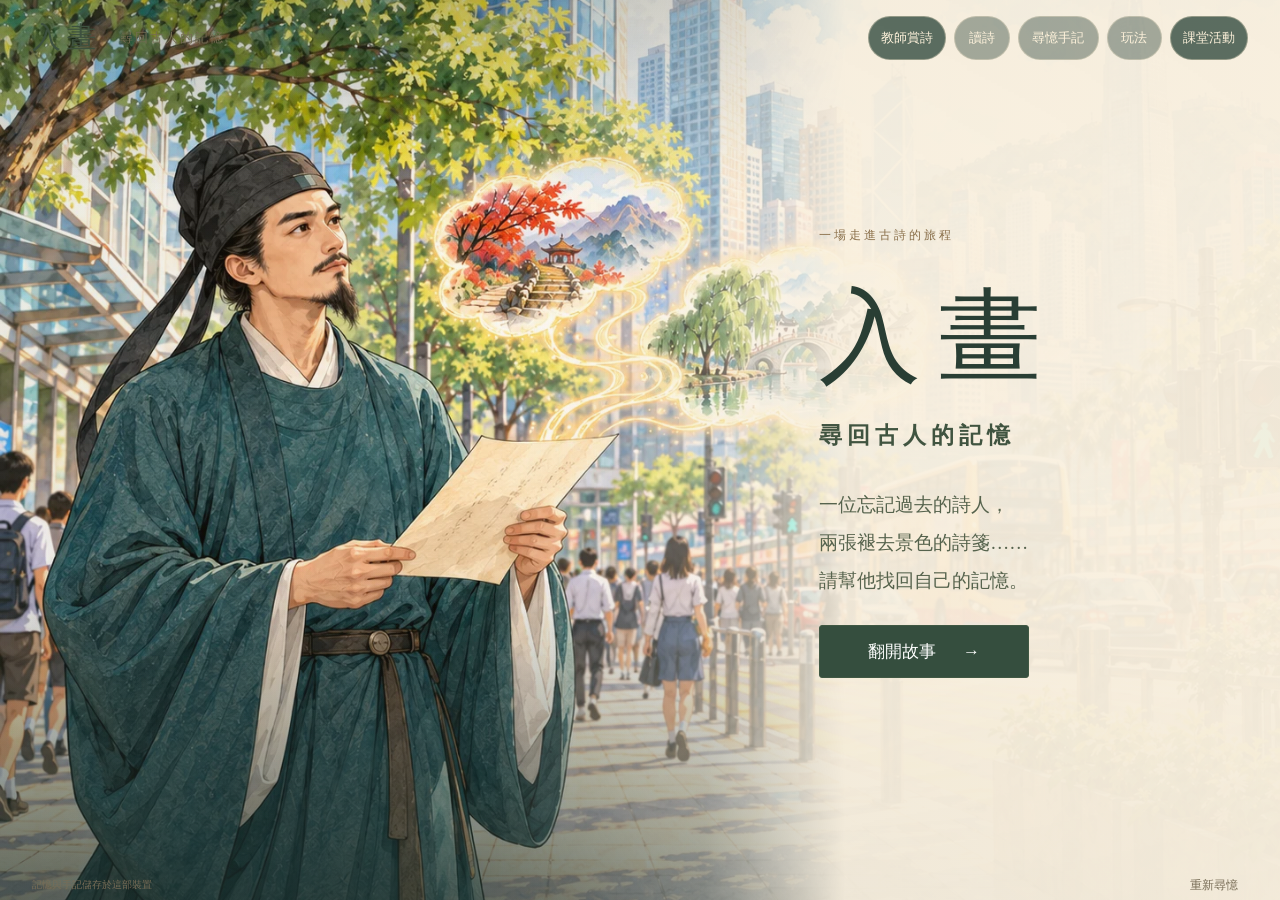
==== commit 13fa69ea: "Add files via upload" ====
--- a/index.html
+++ b/index.html
@@ -1,5 +1,5 @@
-<!doctype html><html lang="zh-Hant"><head><meta charset="utf-8"><meta name="viewport" content="width=device-width,initial-scale=1"><meta name="theme-color" content="#29362f"><title>入畫｜尋回古人的記憶</title><link rel="stylesheet" href="./ruhua/style.css?v=20261118-poet-name"><style>.score-card .classdojo-reward{margin:10px 0 0;color:#ffe1a0;font:700 clamp(26px,4vw,36px)/1.3 system-ui,sans-serif;overflow-wrap:anywhere}</style></head><body>
-<header><a href="#" id="brand"><strong>入畫</strong><span>尋回古人的記憶</span></a><nav aria-label="工具"><button data-modal="poem">讀詩</button><button data-modal="journal">尋憶手記</button><button data-modal="help">玩法</button><a class="student-activity-link" href="./activities.html">課堂活動</a></nav></header>
+<!doctype html><html lang="zh-Hant"><head><meta charset="utf-8"><meta name="viewport" content="width=device-width,initial-scale=1"><meta name="theme-color" content="#29362f"><title>入畫｜尋回古人的記憶</title><link rel="stylesheet" href="./ruhua/style.css?v=20261118-teacher-complete"><style>.score-card .classdojo-reward{margin:10px 0 0;color:#ffe1a0;font:700 clamp(26px,4vw,36px)/1.3 system-ui,sans-serif;overflow-wrap:anywhere}</style></head><body>
+<header><a href="#" id="brand"><strong>入畫</strong><span>尋回古人的記憶</span></a><nav aria-label="工具"><a class="student-activity-link" href="./appreciation.html">教師賞詩</a><button data-modal="poem">讀詩</button><button data-modal="journal">尋憶手記</button><button data-modal="help">玩法</button><a class="student-activity-link" href="./activities.html">課堂活動</a></nav></header>
 <main id="main"><section id="landscape" aria-label="可移動觀看的水彩秋山"><div id="world"></div><div class="scene-top"><span>第一章・秋山歸憶</span><span id="progress"></span><span id="score-badge" role="status" aria-live="polite" hidden></span></div><div id="intro-art" hidden><div class="book-aura" aria-hidden="true"></div><div class="storybook" role="img" aria-label="一本緩緩翻開的古詩課本，左頁寫着山行，右頁寫着江南春"><div class="book-base"></div><div class="book-page page-left"><span class="page-heading">山行</span><span class="page-verses">遠上寒山石徑斜<br>白雲生處有人家<br>停車坐愛楓林晚<br>霜葉紅於二月花</span></div><div class="book-page page-right"><span class="page-heading">江南春</span><span class="page-verses">千里鶯啼綠映紅<br>水村山郭酒旗風<br>南朝四百八十寺<br>多少樓臺煙雨中</span></div><div class="book-turn turn-one" aria-hidden="true"></div><div class="book-turn turn-two" aria-hidden="true"></div><div class="book-cover" aria-hidden="true"><span>古詩</span><small>入畫 · 尋憶</small></div><div class="book-spine" aria-hidden="true"></div></div><img id="visitor" alt="一位身穿古裝的陌生男子從書中浮現"><p class="opening-caption" role="status">書頁翻動，一段往事正在甦醒……</p></div><div id="home"><p class="kicker">一場走進古詩的旅程</p><h1>入畫</h1><h2>尋回古人的記憶</h2><p>一位忘記過去的詩人，<br>兩張褪去景色的詩箋……<br>請幫他找回自己的記憶。</p><button id="start" class="primary">翻開故事 <span aria-hidden="true">→</span></button></div><div class="scene-bottom"><p id="scene-status" role="status" hidden>秋山正在浮現……</p><div id="views"><button id="scene-replay" hidden>再看景物</button><button data-view="poet">看杜牧</button><button data-view="wide">看全景</button><button data-view="angle">換個角度</button><button data-zoom="0.8" aria-label="放大景物">＋</button><button data-zoom="1.25" aria-label="縮小景物">−</button></div><small>拖曳看景・雙指縮放</small></div></section><aside id="reveal-banner" aria-label="新景物出現" hidden><p id="reveal-title" role="status"></p><p id="reveal-detail"></p><p id="reveal-quote"></p><button id="reveal-continue" type="button">看到了，繼續</button></aside><section id="panel" aria-label="故事與尋憶任務" hidden></section><button id="task-toggle" class="task-toggle" type="button" aria-controls="panel" aria-expanded="true" hidden>收起任務 ▾</button></main>
 <footer><span id="save-status" role="status">記憶與手記儲存於這部裝置</span><button id="reset">重新尋憶</button></footer>
-<dialog id="verse-screen" aria-labelledby="verse-title"><div class="verse-content"><p class="verse-kicker">山行 · 杜牧</p><h2 id="verse-title"></h2><button id="enter-verse" type="button">走入詩句 <span aria-hidden="true">→</span></button></div></dialog><dialog id="modal"><button id="close-modal" class="close" aria-label="關閉">×</button><div id="modal-content"></div></dialog><script type="module" src="./ruhua/app.mjs?v=20261118-poet-name"></script></body></html>
+<dialog id="verse-screen" aria-labelledby="verse-title"><div class="verse-content"><p class="verse-kicker">山行 · 杜牧</p><h2 id="verse-title"></h2><button id="enter-verse" type="button">走入詩句 <span aria-hidden="true">→</span></button></div></dialog><dialog id="modal"><button id="close-modal" class="close" aria-label="關閉">×</button><div id="modal-content"></div></dialog><script type="module" src="./ruhua/app.mjs?v=20261118-teacher-complete"></script></body></html>
